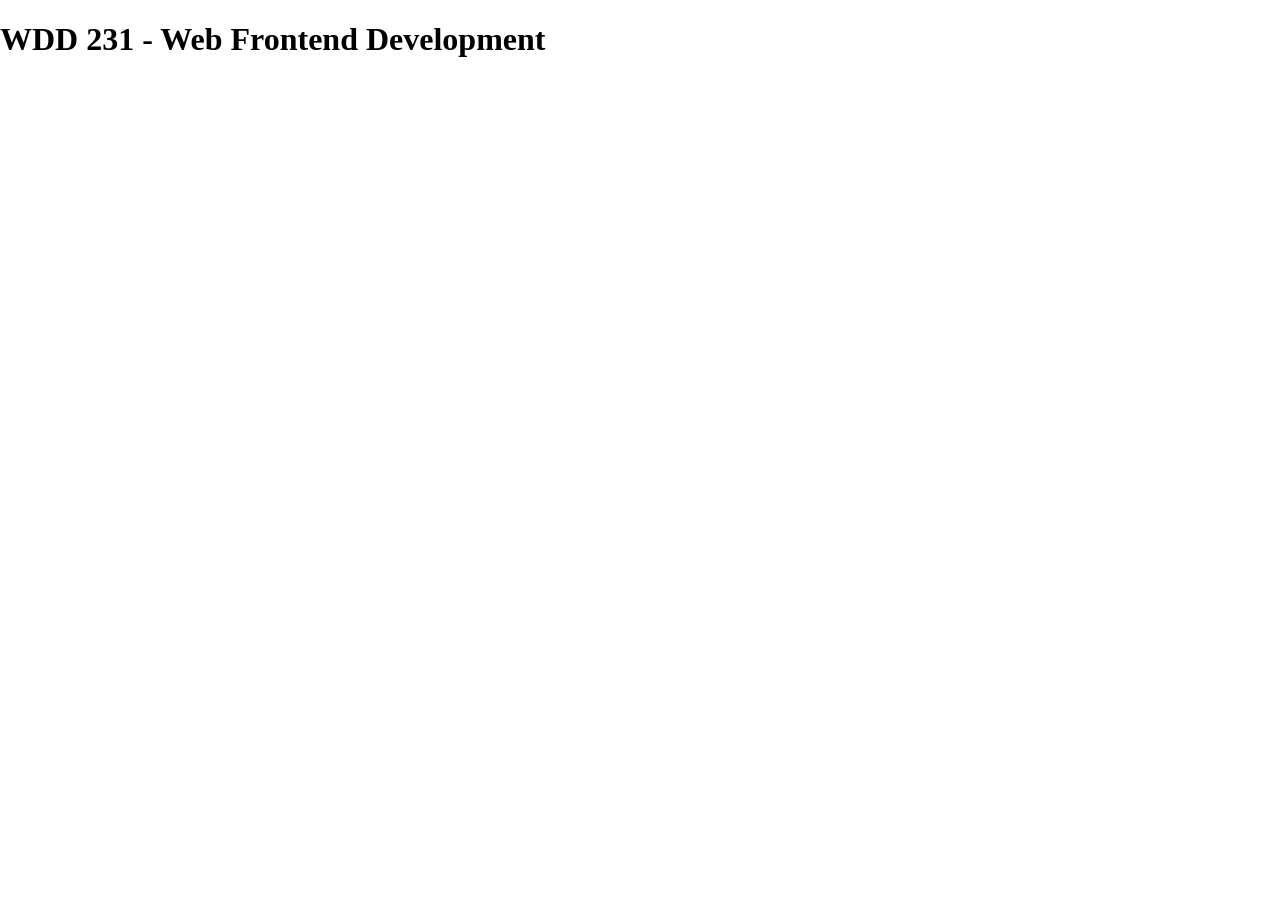
==== index.html @ 2fa4e133 "normalize" ====
<!DOCTYPE html>
<html lang="en">

<head>
    <meta charset="UTF-8">
    <meta name="viewport" content="width=device-width, initial-scale=1.0">
    <link rel="stylesheet" href="styles/normalize.css">
    <title>WDD 231 - Web Frontend Development</title>
</head>

<body>
    <h1>WDD 231 - Web Frontend Development</h1>
</body>

</html>
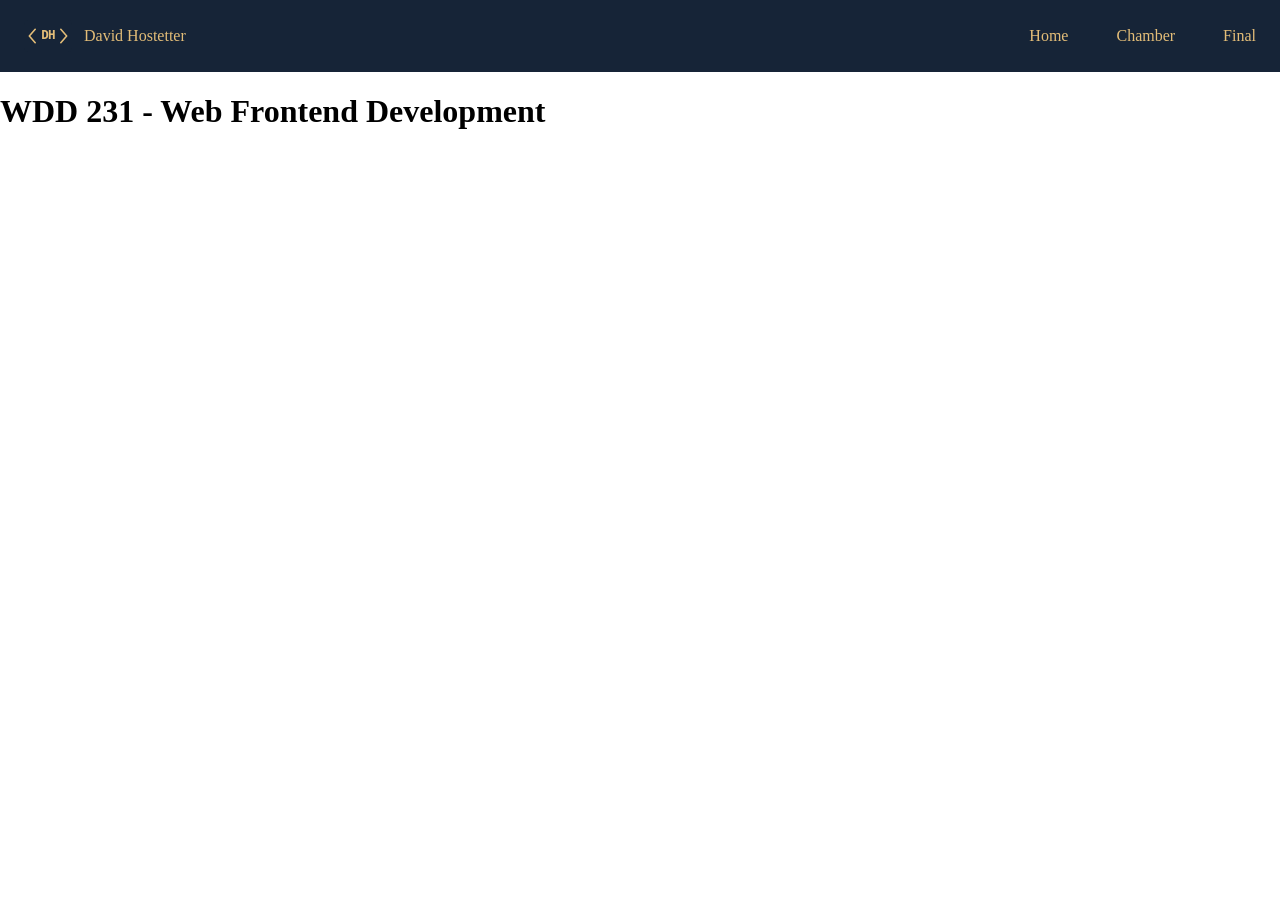
==== commit a1caf68d: "index updates" ====
--- a/index.html
+++ b/index.html
@@ -5,11 +5,29 @@
     <meta charset="UTF-8">
     <meta name="viewport" content="width=device-width, initial-scale=1.0">
     <link rel="stylesheet" href="styles/normalize.css">
+    <link rel="stylesheet" href="styles/small.css">
+    <link rel="stylesheet" href="styles/larger.css">
+    <script src="scripts/navigation.js" defer></script>
     <title>WDD 231 - Web Frontend Development</title>
 </head>
 
 <body>
-    <h1>WDD 231 - Web Frontend Development</h1>
+    <header>
+        <img src="images/logo.svg" alt="DH developer logo" width="48" height="48">
+        <span>David Hostetter</span>
+        <button id="nav-button" class="hamburger" aria-label="Toggle navigation" aria-expanded="false">
+        </button>
+    </header>
+    <nav id="primary-nav">
+        <ul>
+            <li><a href="index.html">Home</a></li>
+            <li><a href="#">Chamber</a></li>
+            <li><a href="#">Final</a></li>
+        </ul>
+    </nav>
+    <main>
+        <h1>WDD 231 - Web Frontend Development</h1>
+    </main>
 </body>
 
 </html>
--- a/styles/small.css
+++ b/styles/small.css
@@ -0,0 +1,53 @@
+header {
+    display: grid;
+    grid-template-columns: 48px 1fr 44px;
+    align-items: center;
+    gap: 12px;
+    padding: 12px;
+    background-color: #162437;
+    color: #E3BD78;
+}
+
+.hamburger {
+    background: none;
+    border: none;
+    color: #E3BD78;
+    font-size: 2rem;
+    cursor: pointer;
+    width: 44px;
+    height: 44px;
+}
+
+.hamburger::before {
+    content: "\2630";
+}
+
+.hamburger.show::before {
+    content: "\00D7";
+}
+
+#primary-nav {
+    display: none;
+    background-color: #162437;
+}
+
+#primary-nav.show {
+    display: block;
+}
+
+#primary-nav ul {
+    list-style: none;
+    margin: 0;
+    padding: 0;
+}
+
+#primary-nav a {
+    display: block;
+    padding: 12px;
+    color: #E3BD78;
+    text-decoration: none;
+}
+
+#primary-nav a:hover {
+    background-color: #263D57;
+}
--- a/styles/larger.css
+++ b/styles/larger.css
@@ -0,0 +1,41 @@
+@media screen and (min-width: 768px) {
+
+    body {
+        display: grid;
+        grid-template-columns: 1fr auto;
+    }
+
+    header {
+        grid-column: 1;
+        grid-row: 1;
+        grid-template-columns: 48px 1fr;
+        padding: 12px 24px;
+    }
+
+    .hamburger {
+        display: none;
+    }
+
+    #primary-nav,
+    #primary-nav.show {
+        display: block;
+        grid-column: 2;
+        grid-row: 1;
+        align-self: stretch;
+        background-color: #162437;
+    }
+
+    #primary-nav ul {
+        display: flex;
+        align-items: center;
+        height: 100%;
+    }
+
+    #primary-nav a {
+        padding: 16px 24px;
+    }
+
+    main {
+        grid-column: 1 / -1;
+    }
+}
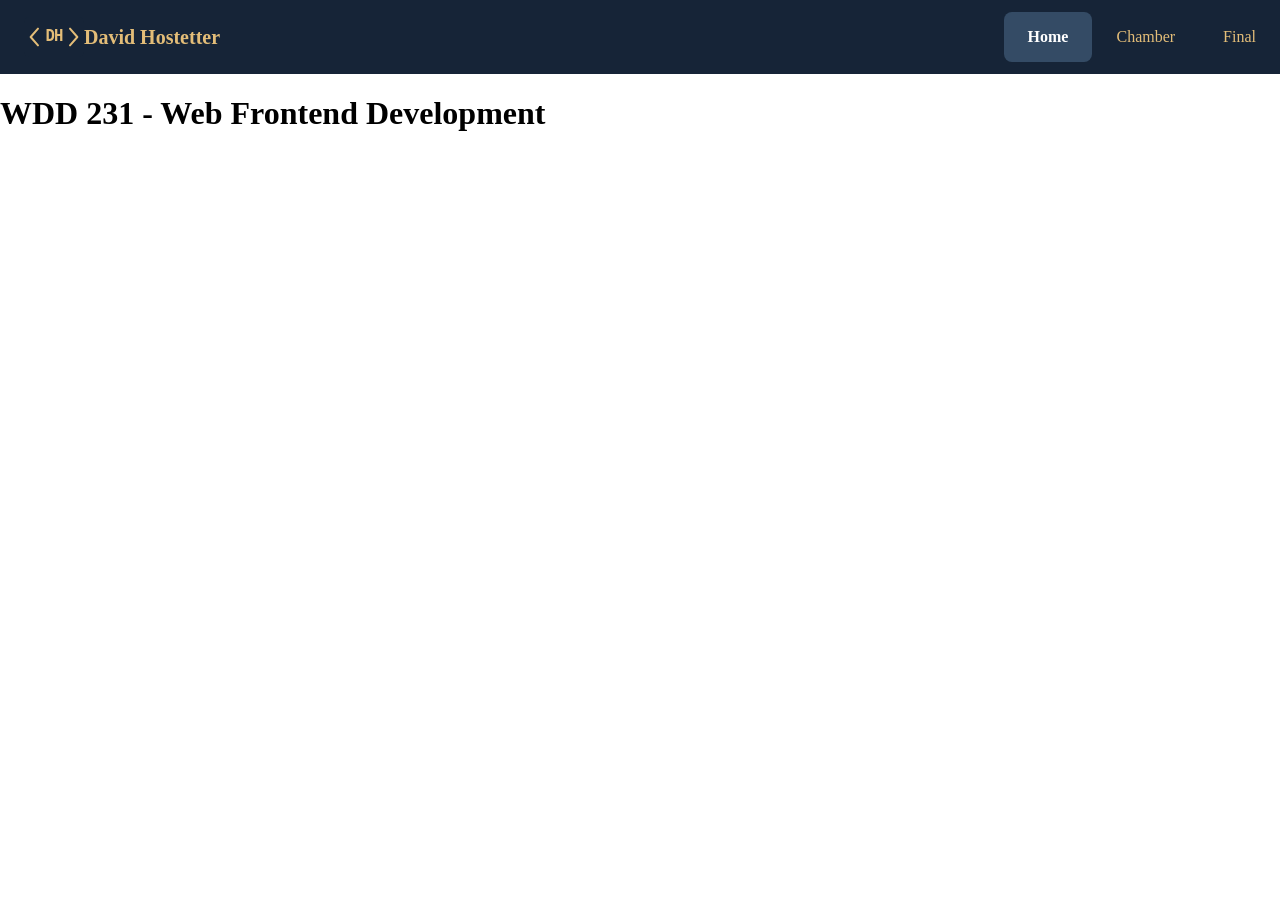
==== commit f9d48691: "index fix" ====
--- a/index.html
+++ b/index.html
@@ -13,14 +13,16 @@
 
 <body>
     <header>
-        <img src="images/logo.svg" alt="DH developer logo" width="48" height="48">
+        <img src="images/logo.svg" alt="DH developer logo" width="60" height="50">
         <span>David Hostetter</span>
         <button id="nav-button" class="hamburger" aria-label="Toggle navigation" aria-expanded="false">
         </button>
     </header>
     <nav id="primary-nav">
         <ul>
-            <li><a href="index.html">Home</a></li>
+            <li class="current">
+                <a href="index.html" aria-current="page">Home</a>
+            </li>
             <li><a href="#">Chamber</a></li>
             <li><a href="#">Final</a></li>
         </ul>
--- a/styles/small.css
+++ b/styles/small.css
@@ -1,6 +1,6 @@
 header {
     display: grid;
-    grid-template-columns: 48px 1fr 44px;
+    grid-template-columns: 60px 1fr;
     align-items: center;
     gap: 12px;
     padding: 12px;
@@ -50,4 +50,26 @@
 
 #primary-nav a:hover {
     background-color: #263D57;
+}
+
+#primary-nav .current a {
+    background-color: #344B65;
+    color: #FFFFFF;
+    font-weight: 700;
+    border-radius: 8px;
+}
+
+header span {
+    font-size: 1.25rem;
+    font-weight: 600;
+}
+
+.hamburger {
+    width: 48px;
+    height: 48px;
+}
+
+#primary-nav a {
+    min-height: 48px;
+    box-sizing: border-box;
 }
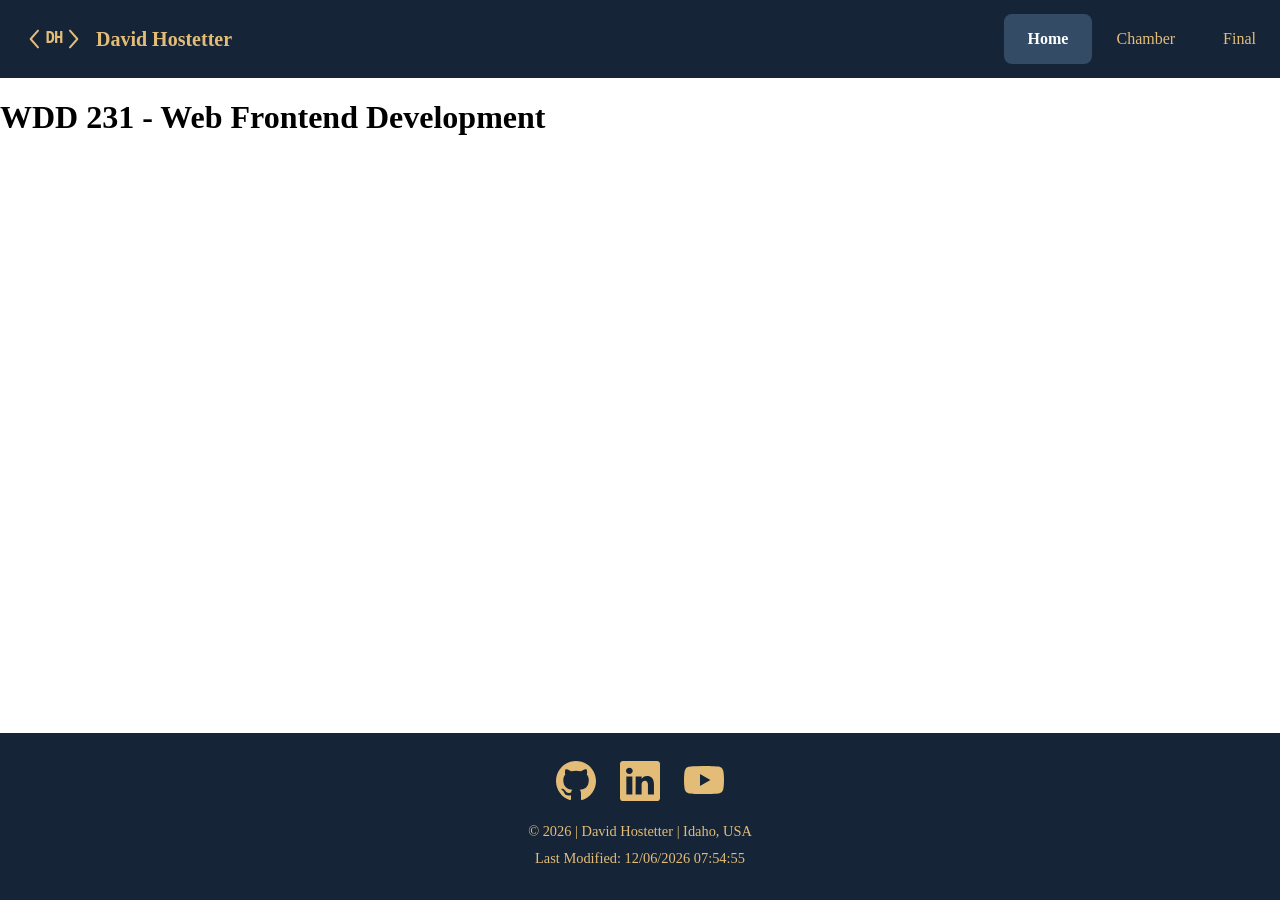
==== commit 3460dbfc: "website update" ====
--- a/index.html
+++ b/index.html
@@ -8,6 +8,7 @@
     <link rel="stylesheet" href="styles/small.css">
     <link rel="stylesheet" href="styles/larger.css">
     <script src="scripts/navigation.js" defer></script>
+    <script src="scripts/getdates.js" defer></script>
     <title>WDD 231 - Web Frontend Development</title>
 </head>
 
@@ -30,6 +31,31 @@
     <main>
         <h1>WDD 231 - Web Frontend Development</h1>
     </main>
+    <footer>
+        <div class="social-links">
+            <a href="https://github.com/LostwithZer0" target="_blank" rel="noopener noreferrer">
+                <img src="images/github.svg" alt="GitHub profile" width="40" height="40">
+            </a>
+
+            <a href="https://www.linkedin.com/in/david-nephi-hostetter/" target="_blank" rel="noopener noreferrer">
+                <img src="images/linkedin.svg" alt="LinkedIn profile" width="40" height="40">
+            </a>
+
+            <a href="https://www.youtube.com/@DavidHostetter-b9x" target="_blank" rel="noopener noreferrer">
+                <img src="images/youtube.svg" alt="YouTube channel" width="40" height="40">
+            </a>
+        </div>
+        <div class="footer-info">
+            <p>
+                &copy; <span id="currentyear"></span>
+                | David Hostetter | Idaho, USA
+            </p>
+
+            <p>
+                Last Modified: <span id="lastModified"></span>
+            </p>
+        </div>
+    </footer>
 </body>
 
 </html>
--- a/styles/small.css
+++ b/styles/small.css
@@ -72,4 +72,50 @@
 #primary-nav a {
     min-height: 48px;
     box-sizing: border-box;
+}
+
+/* Footer */
+
+body {
+    min-height: 100vh;
+    display: flex;
+    flex-direction: column;
+}
+
+main {
+    flex: 1;
+}
+
+footer {
+    background-color: #162437;
+    color: #E3BD78;
+    padding: 24px 16px;
+}
+
+.social-links {
+    display: flex;
+    justify-content: center;
+    align-items: center;
+    column-gap: 1rem;
+}
+
+.social-links a {
+    display: flex;
+    align-items: center;
+    justify-content: center;
+    width: 48px;
+    height: 48px;
+}
+
+/* Footer information */
+
+.footer-info {
+    text-align: center;
+    margin-top: 16px;
+}
+
+.footer-info p {
+    margin: 6px 0;
+    font-size: 0.9rem;
+    line-height: 1.5;
 }
--- a/styles/larger.css
+++ b/styles/larger.css
@@ -3,13 +3,15 @@
     body {
         display: grid;
         grid-template-columns: 1fr auto;
+        grid-template-rows: auto 1fr auto;
+        min-height: 100vh;
     }
 
     header {
         grid-column: 1;
         grid-row: 1;
-        grid-template-columns: 48px 1fr;
-        padding: 12px 24px;
+        grid-template-columns: 60px 1fr;
+        padding: 14px 24px;
     }
 
     .hamburger {
@@ -37,5 +39,12 @@
 
     main {
         grid-column: 1 / -1;
+        grid-row: 2;
+        min-width: 0;
+    }
+
+    footer {
+        grid-column: 1 / -1;
+        grid-row: 3;
     }
 }
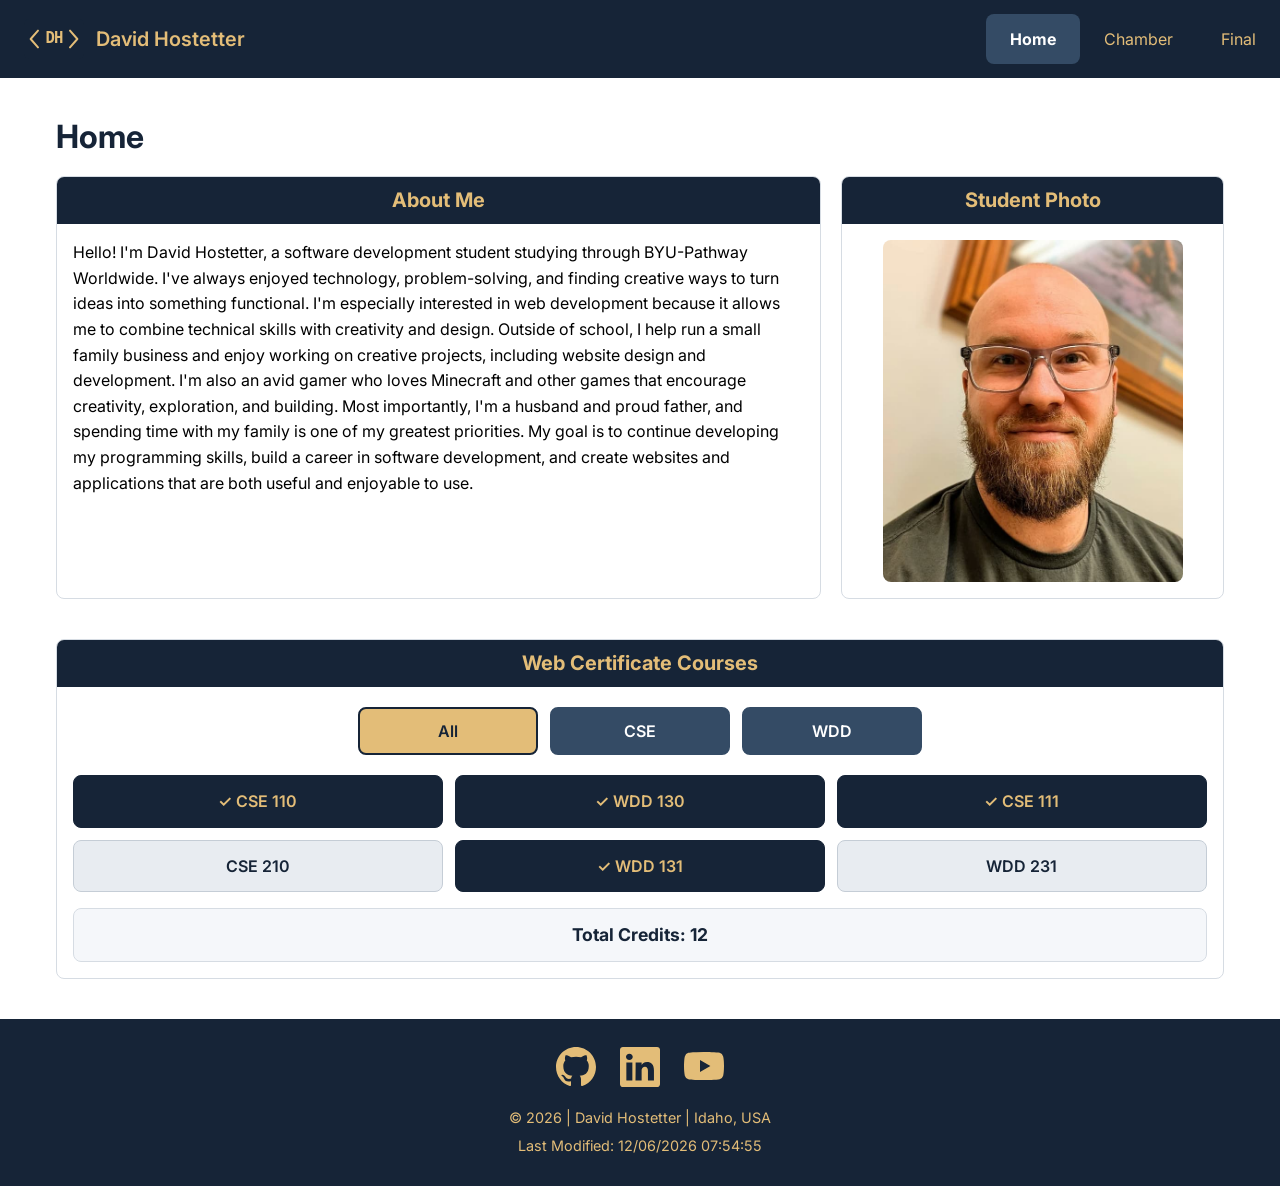
==== commit e2c1753b: "final changes" ====
--- a/index.html
+++ b/index.html
@@ -4,12 +4,18 @@
 <head>
     <meta charset="UTF-8">
     <meta name="viewport" content="width=device-width, initial-scale=1.0">
+    <link rel="preconnect" href="https://fonts.googleapis.com">
+    <link rel="preconnect" href="https://fonts.gstatic.com" crossorigin>
+    <link href="https://fonts.googleapis.com/css2?family=Inter:wght@400;500;600;700&display=swap" rel="stylesheet">
     <link rel="stylesheet" href="styles/normalize.css">
     <link rel="stylesheet" href="styles/small.css">
     <link rel="stylesheet" href="styles/larger.css">
     <script src="scripts/navigation.js" defer></script>
     <script src="scripts/getdates.js" defer></script>
+    <script src="scripts/course.js" defer></script>
     <title>WDD 231 - Web Frontend Development</title>
+    <meta name="description"
+        content="David Hostetter's software development course homepage featuring an introduction, student photo, and web development certificate courses at BYU-Pathway Worldwide.">
 </head>
 
 <body>
@@ -29,7 +35,46 @@
         </ul>
     </nav>
     <main>
-        <h1>WDD 231 - Web Frontend Development</h1>
+        <h1>Home</h1>
+
+        <section class="about-me">
+            <h2>About Me</h2>
+
+            <p>
+                Hello! I'm David Hostetter, a software development student studying through BYU-Pathway Worldwide. I've
+                always enjoyed technology, problem-solving, and finding creative ways to turn ideas into something
+                functional. I'm especially interested in web development because it allows me to combine technical
+                skills with creativity and design.
+
+                Outside of school, I help run a small family business and enjoy working on creative projects, including
+                website design and development. I'm also an avid gamer who loves Minecraft and other games that
+                encourage creativity, exploration, and building. Most importantly, I'm a husband and proud father, and
+                spending time with my family is one of my greatest priorities.
+
+                My goal is to continue developing my programming skills, build a career in software development, and
+                create websites and applications that are both useful and enjoyable to use.
+            </p>
+        </section>
+
+        <section class="student-photo">
+            <h2>Student Photo</h2>
+
+            <img src="images/student-photo.jpg" alt="Portrait of David Hostetter" width="400" height="400">
+        </section>
+
+        <section class="certificate">
+            <h2>Web Certificate Courses</h2>
+
+            <div class="course-filters">
+                <button id="all" type="button">All</button>
+                <button id="cse" type="button">CSE</button>
+                <button id="wdd" type="button">WDD</button>
+            </div>
+
+            <div id="course-cards"></div>
+
+            <p id="total-credits"></p>
+        </section>
     </main>
     <footer>
         <div class="social-links">
--- a/styles/small.css
+++ b/styles/small.css
@@ -74,12 +74,11 @@
     box-sizing: border-box;
 }
 
-/* Footer */
-
 body {
     min-height: 100vh;
     display: flex;
     flex-direction: column;
+    font-family: 'Inter', Arial, sans-serif;
 }
 
 main {
@@ -118,4 +117,132 @@
     margin: 6px 0;
     font-size: 0.9rem;
     line-height: 1.5;
+}
+
+/* Main Content */
+
+main {
+    width: 100%;
+    max-width: 1200px;
+    margin: 0 auto;
+    padding: 20px 16px;
+    box-sizing: border-box;
+}
+
+main h1 {
+    color: #162437;
+    margin-bottom: 20px;
+}
+
+/* Main Sections */
+
+main section {
+    margin-bottom: 20px;
+    border: 1px solid #D6DCE3;
+    border-radius: 8px;
+    overflow: hidden;
+}
+
+main section h2 {
+    background-color: #162437;
+    color: #E3BD78;
+    padding: 12px 16px;
+    margin: 0;
+    font-size: 1.25rem;
+    text-align: center;
+}
+
+.about-me p {
+    padding: 16px;
+    margin: 0;
+    line-height: 1.6;
+}
+
+/* Student Photo */
+
+.student-photo {
+    text-align: center;
+    padding-bottom: 16px;
+}
+
+.student-photo img {
+    display: block;
+    width: calc(100% - 32px);
+    max-width: 300px;
+    height: auto;
+    margin: 16px auto 0;
+    border-radius: 8px;
+}
+
+/* Certificate Course Cards */
+
+#course-cards {
+    display: grid;
+    grid-template-columns: 1fr;
+    gap: 12px;
+    padding: 16px;
+}
+
+.course-card {
+    background-color: #E8ECF1;
+    color: #162437;
+    padding: 16px;
+    border-radius: 8px;
+    text-align: center;
+    font-weight: 600;
+    border: 1px solid #C5CDD6;
+}
+
+.course-card.completed {
+    background-color: #162437;
+    color: #E3BD78;
+    border-color: #162437;
+}
+
+/* Course Filter Buttons */
+
+.course-filters {
+    display: flex;
+    justify-content: center;
+    gap: 12px;
+    padding: 20px 16px 4px;
+}
+
+.course-filters button {
+    flex: 1;
+    max-width: 180px;
+    min-height: 48px;
+    padding: 12px 16px;
+    background-color: #344B65;
+    color: #FFFFFF;
+    border: 2px solid #344B65;
+    border-radius: 8px;
+    font-size: 1rem;
+    font-weight: 600;
+    cursor: pointer;
+    transition: background-color 0.2s ease, color 0.2s ease;
+}
+
+.course-filters button:hover {
+    background-color: #456382;
+    color: #FFFFFF;
+}
+
+.course-filters button.active {
+    background-color: #E3BD78;
+    color: #162437;
+    border-color: #162437;
+}
+
+/* Course credit total */
+#total-credits {
+    background-color: #F5F7FA;
+    color: #162437;
+    text-align: center;
+    font-size: 1.1rem;
+    font-weight: 700;
+    padding: 16px;
+    margin: 0 16px 16px;
+    border: 1px solid #D6DCE3;
+    border-radius: 8px;
 }
--- a/styles/larger.css
+++ b/styles/larger.css
@@ -47,4 +47,36 @@
         grid-column: 1 / -1;
         grid-row: 3;
     }
+
+    /* Desktop Main Layout */
+
+    main {
+        display: grid;
+        grid-template-columns: 2fr 1fr;
+        gap: 20px;
+        align-content: start;
+    }
+
+    main h1 {
+        grid-column: 1 / -1;
+        margin-bottom: 0;
+    }
+
+    .about-me {
+        grid-column: 1;
+    }
+
+    .student-photo {
+        grid-column: 2;
+    }
+
+    .certificate {
+        grid-column: 1 / -1;
+    }
+
+    /* Desktop Course Card Layout */
+
+    #course-cards {
+        grid-template-columns: repeat(3, minmax(0, 1fr));
+    }
 }
